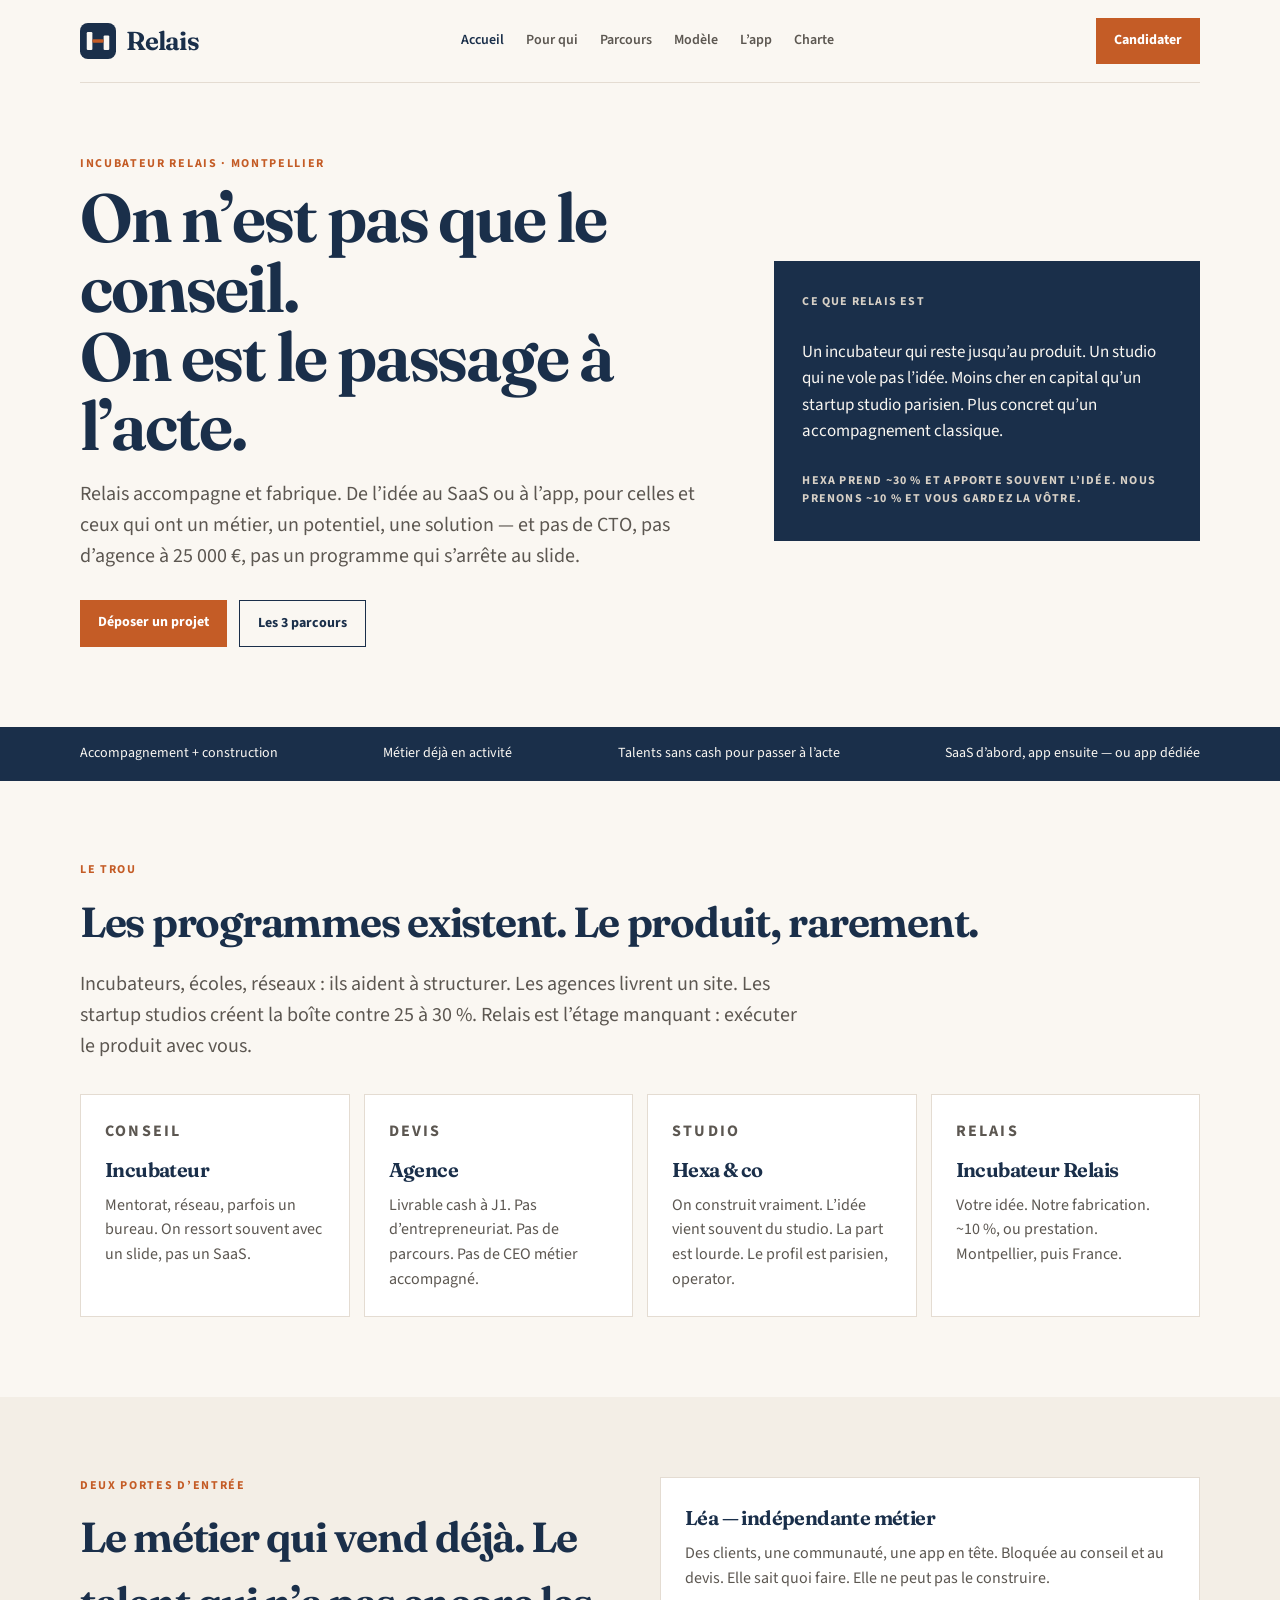
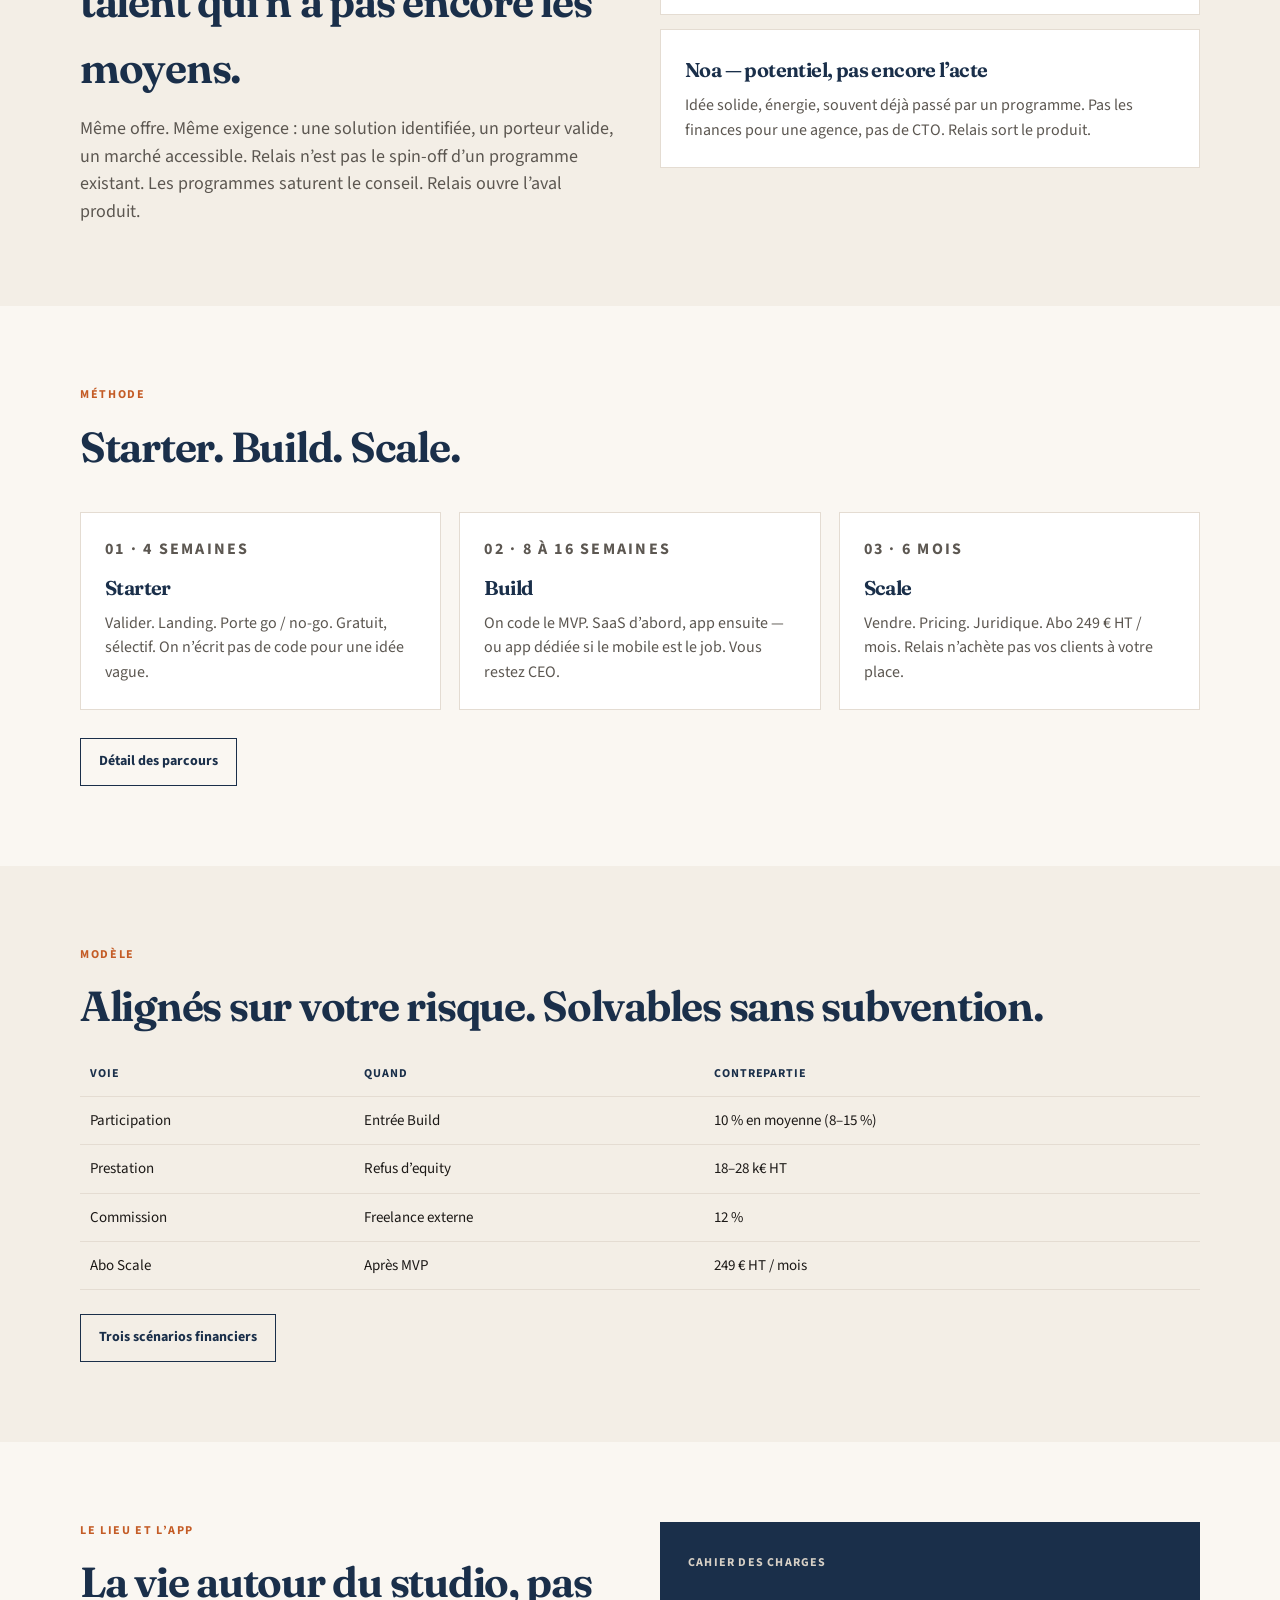
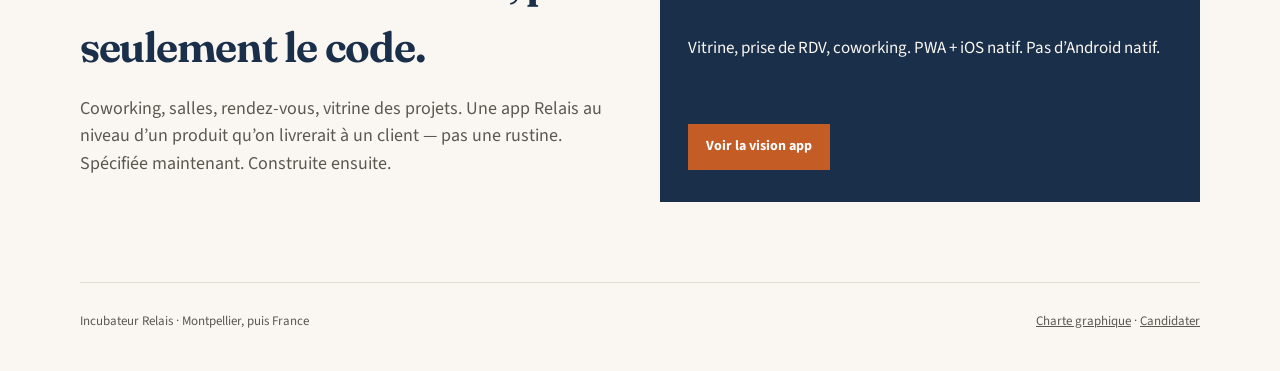
==== index.html @ b3f039ba "Site Incubateur Relais — vitrine, offre, modèle, candidater" ====
<!DOCTYPE html>
<html lang="fr">
<head>
  <meta charset="utf-8" />
  <meta name="viewport" content="width=device-width, initial-scale=1" />
  <title>Incubateur Relais — On accompagne. On construit.</title>
  <meta name="description" content="Incubateur Relais, Montpellier. Accompagnement entrepreneurial et fabrication du SaaS ou de l’app. Votre idée. Notre construction." />
  <link rel="preconnect" href="https://fonts.googleapis.com" />
  <link rel="preconnect" href="https://fonts.gstatic.com" crossorigin />
  <link href="https://fonts.googleapis.com/css2?family=Fraunces:opsz,wght@9..144,500;9..144,650&family=Source+Sans+3:wght@400;600;700&display=swap" rel="stylesheet" />
  <link rel="stylesheet" href="css/relais.css" />
  <link rel="icon" href="assets/logo.svg" type="image/svg+xml" />
</head>
<body>
  <div class="wrap">
    <header class="site-header">
      <a class="brand" href="index.html"><img src="assets/logo.svg" alt="" width="36" height="36" /><span>Relais</span></a>
      <button class="nav-toggle" type="button" aria-expanded="false" aria-controls="nav">Menu</button>
      <nav id="nav">
        <a href="index.html" aria-current="page">Accueil</a>
        <a href="pour-qui.html">Pour qui</a>
        <a href="offre.html">Parcours</a>
        <a href="modele.html">Modèle</a>
        <a href="app.html">L’app</a>
        <a href="charte.html">Charte</a>
      </nav>
      <a class="btn" href="candidater.html">Candidater</a>
    </header>
    <div class="hero">
      <div>
        <p class="kicker">Incubateur Relais · Montpellier</p>
        <h1>On n’est pas que le conseil.<br />On est le passage à l’acte.</h1>
        <p class="lede">Relais accompagne et fabrique. De l’idée au SaaS ou à l’app, pour celles et ceux qui ont un métier, un potentiel, une solution — et pas de CTO, pas d’agence à 25 000 €, pas un programme qui s’arrête au slide.</p>
        <div style="display:flex;gap:12px;margin-top:28px;flex-wrap:wrap;">
          <a class="btn" href="candidater.html">Déposer un projet</a>
          <a class="btn ghost" href="offre.html">Les 3 parcours</a>
        </div>
      </div>
      <aside class="panel">
        <small>Ce que Relais est</small>
        <p>Un incubateur qui reste jusqu’au produit. Un studio qui ne vole pas l’idée. Moins cher en capital qu’un startup studio parisien. Plus concret qu’un accompagnement classique.</p>
        <small>Hexa prend ~30 % et apporte souvent l’idée. Nous prenons ~10 % et vous gardez la vôtre.</small>
      </aside>
    </div>
  </div>
  <div class="strip">
    <div class="wrap">
      <span>Accompagnement + construction</span>
      <span>Métier déjà en activité</span>
      <span>Talents sans cash pour passer à l’acte</span>
      <span>SaaS d’abord, app ensuite — ou app dédiée</span>
    </div>
  </div>
  <section>
    <div class="wrap">
      <p class="kicker">Le trou</p>
      <h2>Les programmes existent. Le produit, rarement.</h2>
      <p class="lede" style="margin-top:0;">Incubateurs, écoles, réseaux : ils aident à structurer. Les agences livrent un site. Les startup studios créent la boîte contre 25 à 30 %. Relais est l’étage manquant : exécuter le produit avec vous.</p>
      <div class="grid-4">
        <article class="card"><p class="kicker">Conseil</p><h3>Incubateur</h3><p>Mentorat, réseau, parfois un bureau. On ressort souvent avec un slide, pas un SaaS.</p></article>
        <article class="card"><p class="kicker">Devis</p><h3>Agence</h3><p>Livrable cash à J1. Pas d’entrepreneuriat. Pas de parcours. Pas de CEO métier accompagné.</p></article>
        <article class="card"><p class="kicker">Studio</p><h3>Hexa &amp; co</h3><p>On construit vraiment. L’idée vient souvent du studio. La part est lourde. Le profil est parisien, operator.</p></article>
        <article class="card"><p class="kicker">Relais</p><h3>Incubateur Relais</h3><p>Votre idée. Notre fabrication. ~10 %, ou prestation. Montpellier, puis France.</p></article>
      </div>
    </div>
  </section>
  <section class="who">
    <div class="wrap grid-2">
      <div>
        <p class="kicker">Deux portes d’entrée</p>
        <h2>Le métier qui vend déjà. Le talent qui n’a pas encore les moyens.</h2>
        <p class="lede" style="margin-top:0;font-size:18px;">Même offre. Même exigence : une solution identifiée, un porteur valide, un marché accessible. Relais n’est pas le spin-off d’un programme existant. Les programmes saturent le conseil. Relais ouvre l’aval produit.</p>
      </div>
      <div style="display:grid;gap:14px;">
        <article class="card"><h3>Léa — indépendante métier</h3><p>Des clients, une communauté, une app en tête. Bloquée au conseil et au devis. Elle sait quoi faire. Elle ne peut pas le construire.</p></article>
        <article class="card"><h3>Noa — potentiel, pas encore l’acte</h3><p>Idée solide, énergie, souvent déjà passé par un programme. Pas les finances pour une agence, pas de CTO. Relais sort le produit.</p></article>
      </div>
    </div>
  </section>
  <section>
    <div class="wrap">
      <p class="kicker">Méthode</p>
      <h2>Starter. Build. Scale.</h2>
      <div class="grid-3">
        <article class="card"><p class="kicker">01 · 4 semaines</p><h3>Starter</h3><p>Valider. Landing. Porte go / no-go. Gratuit, sélectif. On n’écrit pas de code pour une idée vague.</p></article>
        <article class="card"><p class="kicker">02 · 8 à 16 semaines</p><h3>Build</h3><p>On code le MVP. SaaS d’abord, app ensuite — ou app dédiée si le mobile est le job. Vous restez CEO.</p></article>
        <article class="card"><p class="kicker">03 · 6 mois</p><h3>Scale</h3><p>Vendre. Pricing. Juridique. Abo 249 € HT / mois. Relais n’achète pas vos clients à votre place.</p></article>
      </div>
      <p style="margin-top:28px;"><a class="btn ghost" href="offre.html">Détail des parcours</a></p>
    </div>
  </section>
  <section class="who">
    <div class="wrap">
      <p class="kicker">Modèle</p>
      <h2>Alignés sur votre risque. Solvables sans subvention.</h2>
      <table>
        <thead><tr><th>Voie</th><th>Quand</th><th>Contrepartie</th></tr></thead>
        <tbody>
          <tr><td>Participation</td><td>Entrée Build</td><td>10 % en moyenne (8–15 %)</td></tr>
          <tr><td>Prestation</td><td>Refus d’equity</td><td>18–28 k€ HT</td></tr>
          <tr><td>Commission</td><td>Freelance externe</td><td>12 %</td></tr>
          <tr><td>Abo Scale</td><td>Après MVP</td><td>249 € HT / mois</td></tr>
        </tbody>
      </table>
      <p style="margin-top:24px;"><a class="btn ghost" href="modele.html">Trois scénarios financiers</a></p>
    </div>
  </section>
  <section>
    <div class="wrap grid-2">
      <div>
        <p class="kicker">Le lieu et l’app</p>
        <h2>La vie autour du studio, pas seulement le code.</h2>
        <p class="lede" style="margin-top:0;font-size:18px;">Coworking, salles, rendez-vous, vitrine des projets. Une app Relais au niveau d’un produit qu’on livrerait à un client — pas une rustine. Spécifiée maintenant. Construite ensuite.</p>
      </div>
      <aside class="panel">
        <small>Cahier des charges</small>
        <p>Vitrine, prise de RDV, coworking. PWA + iOS natif. Pas d’Android natif.</p>
        <a class="btn" href="app.html" style="align-self:flex-start;">Voir la vision app</a>
      </aside>
    </div>
  </section>
  <div class="wrap">
    <footer class="site-footer">
      <span>Incubateur Relais · Montpellier, puis France</span>
      <span><a href="charte.html">Charte graphique</a> · <a href="candidater.html">Candidater</a></span>
    </footer>
  </div>
  <script src="js/relais.js"></script>
</body>
</html>
---- css/relais.css ----
:root {
  --navy: #1a2f4a;
  --navy-2: #243a58;
  --ink: #1c1917;
  --muted: #5c5751;
  --cream: #faf7f2;
  --paper: #f3eee6;
  --line: #e4dcd2;
  --accent: #c45c26;
  --accent-2: #a34a1c;
  --white: #ffffff;
  --sage: #2f5d50;
  --font-display: "Fraunces", "Times New Roman", serif;
  --font-text: "Source Sans 3", "Helvetica Neue", sans-serif;
  --max: 1120px;
  --ease: 160ms ease-out;
}
* { box-sizing: border-box; margin: 0; padding: 0; }
html { scroll-behavior: smooth; }
body {
  font-family: var(--font-text);
  color: var(--ink);
  background: var(--cream);
  line-height: 1.55;
  font-size: 17px;
}
img { max-width: 100%; display: block; }
a { color: inherit; }
.wrap { width: min(var(--max), calc(100% - 40px)); margin-inline: auto; }
.site-header {
  display: flex;
  justify-content: space-between;
  align-items: center;
  gap: 16px;
  padding: 18px 0;
  border-bottom: 1px solid var(--line);
  background: var(--cream);
  position: sticky;
  top: 0;
  z-index: 20;
}
.brand { display: flex; align-items: center; gap: 10px; text-decoration: none; color: var(--navy); }
.brand img { width: 36px; height: 36px; }
.brand span { font-family: var(--font-display); font-weight: 650; font-size: 26px; letter-spacing: -0.03em; }
nav { display: flex; gap: 22px; align-items: center; font-size: 14px; font-weight: 600; }
nav a { text-decoration: none; color: var(--muted); transition: color var(--ease); }
nav a:hover, nav a[aria-current="page"] { color: var(--navy); }
.nav-toggle { display: none; }
.btn {
  display: inline-block;
  background: var(--accent);
  color: var(--white);
  text-decoration: none;
  font-weight: 700;
  font-size: 14px;
  padding: 12px 18px;
  border: 0;
  cursor: pointer;
  transition: transform 100ms ease-out, background var(--ease);
}
.btn:hover { background: var(--accent-2); }
.btn:active { transform: scale(0.97); }
.btn.ghost { background: transparent; color: var(--navy); border: 1px solid var(--navy); }
.btn.ghost:hover { background: var(--navy); color: var(--cream); }
.hero { display: grid; grid-template-columns: 1.2fr 0.8fr; gap: 56px; padding: 72px 0 80px; align-items: center; }
h1, h2, h3 { font-family: var(--font-display); color: var(--navy); letter-spacing: -0.03em; font-weight: 650; }
h1 { font-size: clamp(40px, 5.5vw, 68px); line-height: 1.02; }
h2 { font-size: clamp(28px, 3.4vw, 42px); margin-bottom: 14px; }
h3 { font-size: 20px; margin-bottom: 8px; }
.kicker { color: var(--accent); font-size: 12px; font-weight: 700; letter-spacing: 0.14em; text-transform: uppercase; margin-bottom: 10px; }
.lede { margin-top: 18px; font-size: 20px; color: var(--muted); max-width: 36em; }
.panel {
  background: var(--navy);
  color: var(--cream);
  padding: 32px 28px;
  min-height: 280px;
  display: flex;
  flex-direction: column;
  justify-content: space-between;
  gap: 18px;
}
.panel small { color: #d7d0c6; font-size: 12px; letter-spacing: 0.1em; text-transform: uppercase; font-weight: 700; }
.strip { background: var(--navy); color: var(--cream); padding: 16px 0; font-size: 14px; }
.strip .wrap { display: flex; justify-content: space-between; gap: 12px; flex-wrap: wrap; }
section { padding: 80px 0; }
.grid-3 { display: grid; grid-template-columns: repeat(3, 1fr); gap: 18px; margin-top: 32px; }
.grid-2 { display: grid; grid-template-columns: 1fr 1fr; gap: 40px; align-items: start; }
.grid-4 { display: grid; grid-template-columns: repeat(4, 1fr); gap: 14px; margin-top: 32px; }
.card { background: var(--white); border: 1px solid var(--line); padding: 24px; }
.card p, .card li { color: var(--muted); font-size: 16px; }
.card ul { margin: 10px 0 0 18px; }
.who { background: var(--paper); }
table { width: 100%; border-collapse: collapse; font-size: 15px; }
th, td { text-align: left; padding: 12px 10px; border-bottom: 1px solid var(--line); vertical-align: top; }
th { color: var(--navy); font-size: 12px; letter-spacing: 0.08em; text-transform: uppercase; }
form { display: grid; gap: 12px; background: var(--white); border: 1px solid var(--line); padding: 28px; }
label { font-size: 13px; font-weight: 700; color: var(--navy); }
input, select, textarea {
  width: 100%; border: 1px solid var(--line); background: var(--cream);
  padding: 12px; font: inherit; color: var(--ink);
}
textarea { min-height: 110px; resize: vertical; }
.ok { display: none; background: var(--navy); color: var(--cream); padding: 16px; }
.swatch { height: 88px; margin-bottom: 10px; }
.swatch.line { border: 1px solid var(--line); }
.type-sample { padding: 20px 0; }
.type-sample .display { font-family: var(--font-display); font-size: 42px; color: var(--navy); letter-spacing: -0.03em; line-height: 1.05; }
.do-dont { display: grid; grid-template-columns: 1fr 1fr; gap: 18px; }
.rule { padding: 20px; border: 1px solid var(--line); background: var(--white); }
.rule strong { display: block; margin-bottom: 8px; color: var(--navy); }
.logo-row { display: flex; gap: 18px; flex-wrap: wrap; align-items: center; }
.logo-box { background: var(--white); border: 1px solid var(--line); padding: 28px; display: grid; place-items: center; min-width: 160px; }
.logo-box.dark { background: var(--navy); }
.site-footer {
  border-top: 1px solid var(--line);
  padding: 28px 0 40px;
  color: var(--muted);
  font-size: 13px;
  display: flex;
  justify-content: space-between;
  gap: 16px;
  flex-wrap: wrap;
}
.page-hero { padding: 56px 0 24px; }
.quote {
  font-family: var(--font-display);
  font-size: 28px;
  color: var(--navy);
  line-height: 1.2;
  letter-spacing: -0.03em;
}
.muted { color: var(--muted); }
.list-plain { margin: 12px 0 0 18px; color: var(--muted); }
.list-plain li { margin-bottom: 6px; }
@media (max-width: 860px) {
  .hero, .grid-3, .grid-2, .grid-4, .do-dont { grid-template-columns: 1fr; }
  nav { display: none; }
  .nav-toggle { display: inline-flex; background: transparent; border: 1px solid var(--navy); color: var(--navy); padding: 8px 12px; font: inherit; font-weight: 700; font-size: 13px; }
  .site-header.open nav {
    display: flex;
    flex-direction: column;
    position: absolute;
    top: 72px;
    left: 20px;
    right: 20px;
    background: var(--cream);
    border: 1px solid var(--line);
    padding: 16px;
    gap: 12px;
  }
}
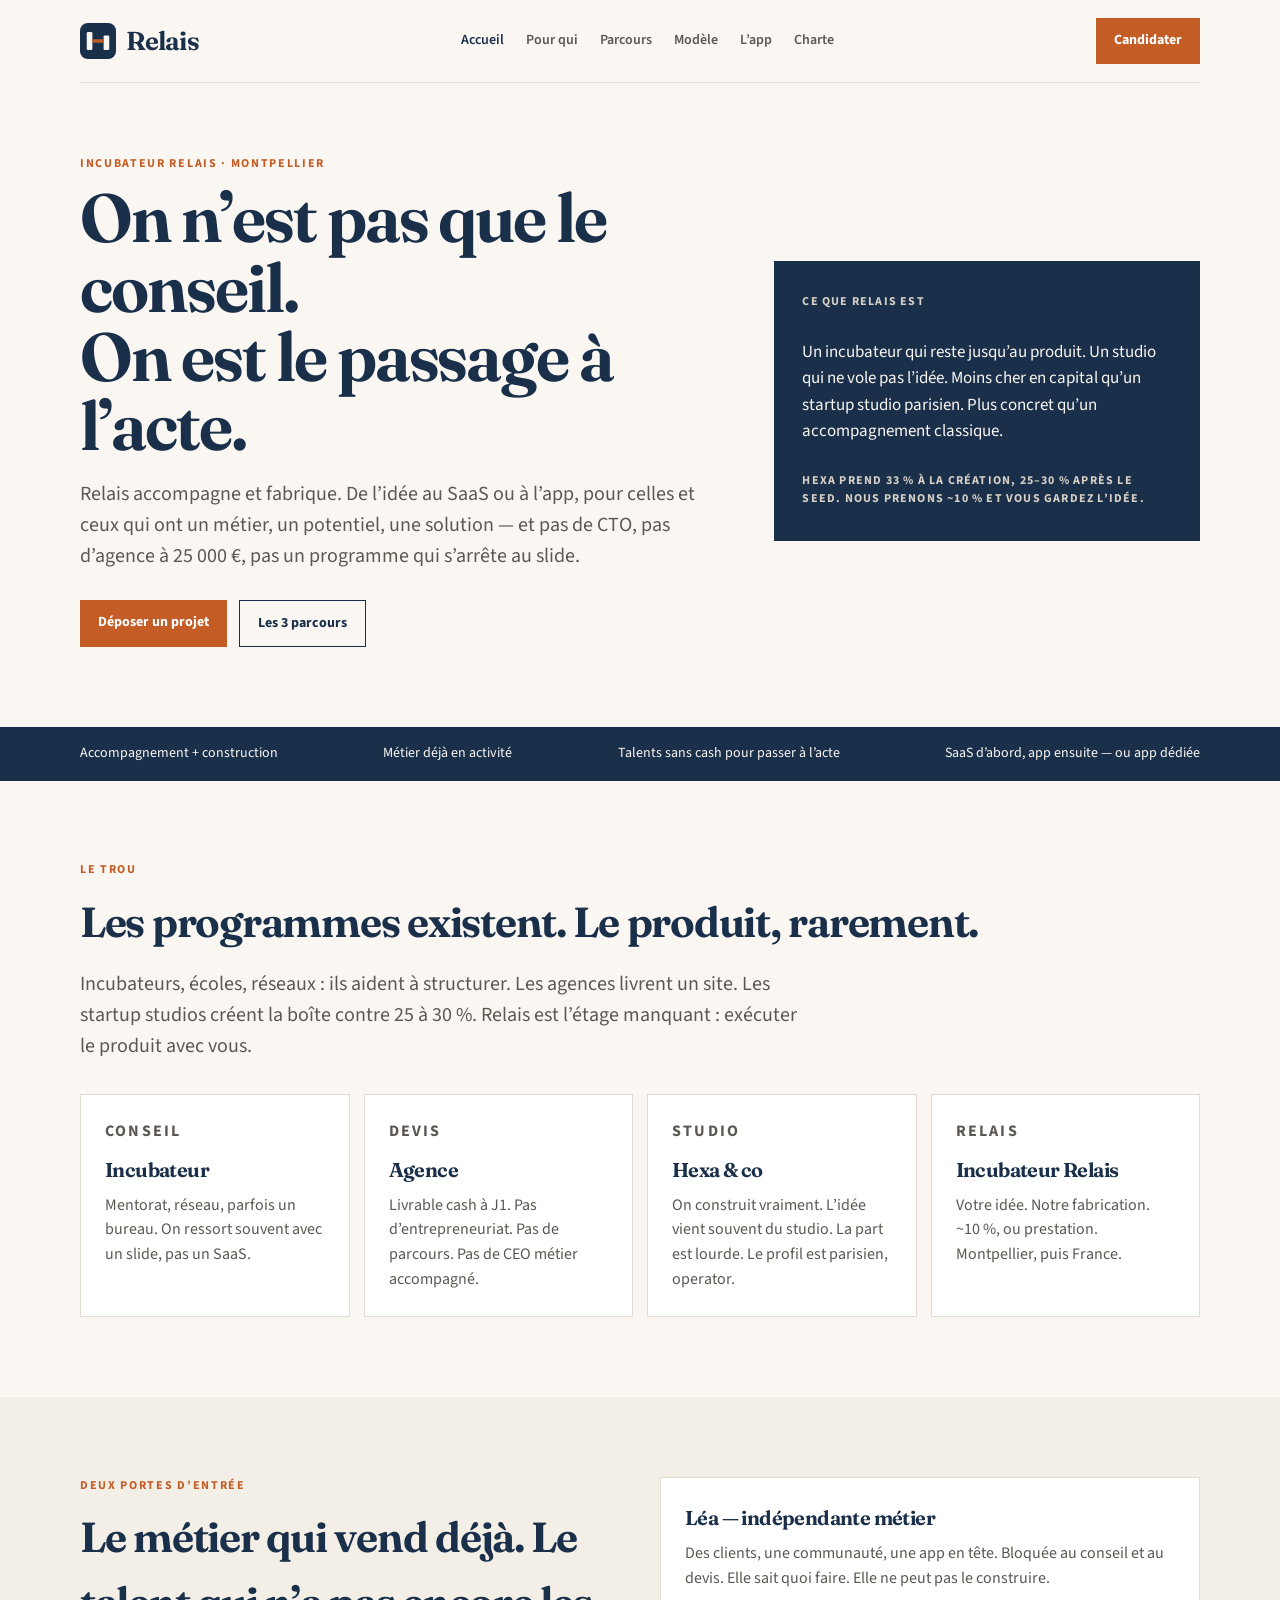
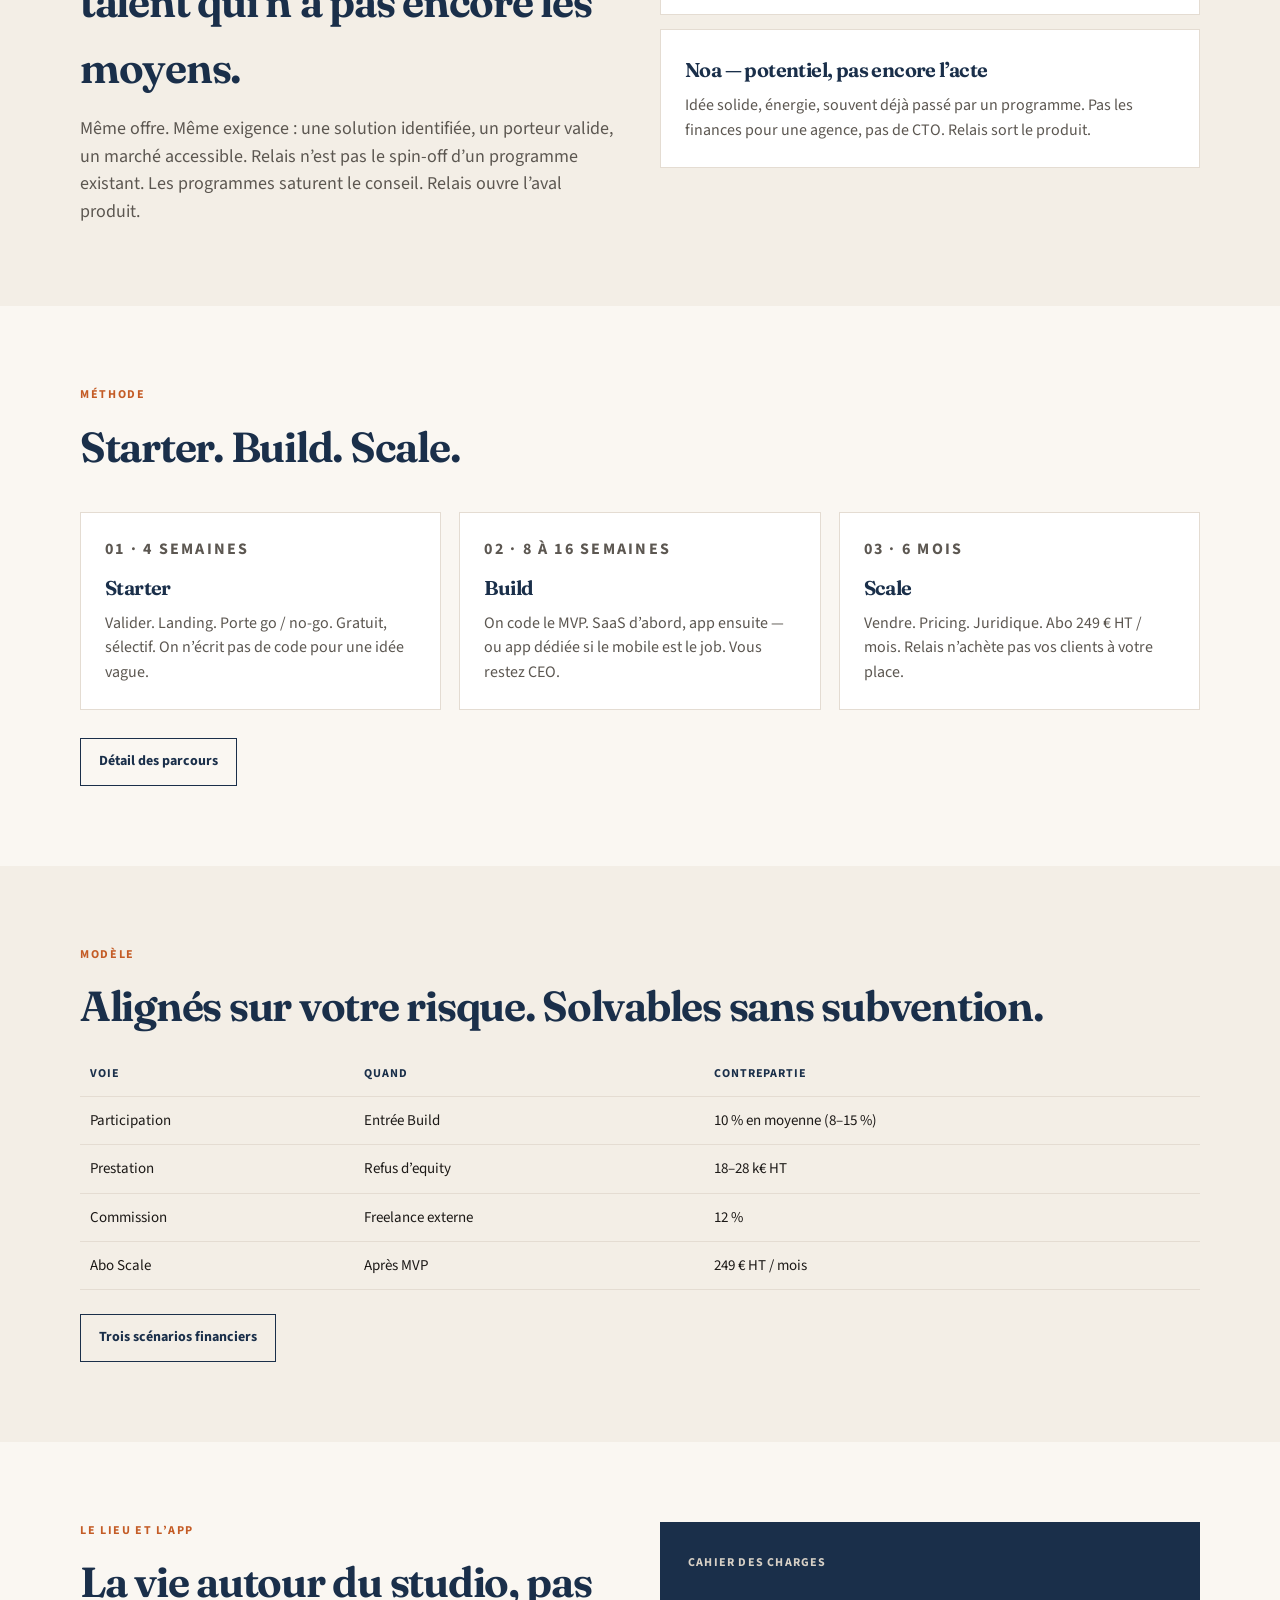
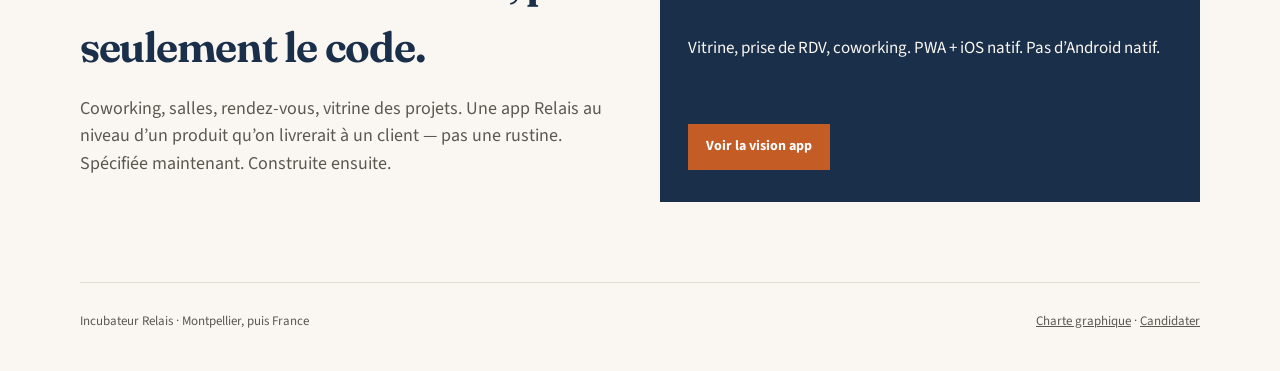
==== commit 7b0dd5e5: "Page app : proto iOS annoncé" ====
--- a/index.html
+++ b/index.html
@@ -39,7 +39,7 @@
       <aside class="panel">
         <small>Ce que Relais est</small>
         <p>Un incubateur qui reste jusqu’au produit. Un studio qui ne vole pas l’idée. Moins cher en capital qu’un startup studio parisien. Plus concret qu’un accompagnement classique.</p>
-        <small>Hexa prend ~30 % et apporte souvent l’idée. Nous prenons ~10 % et vous gardez la vôtre.</small>
+        <small>Hexa prend 33 % à la création, 25–30 % après le seed. Nous prenons ~10 % et vous gardez l’idée.</small>
       </aside>
     </div>
   </div>
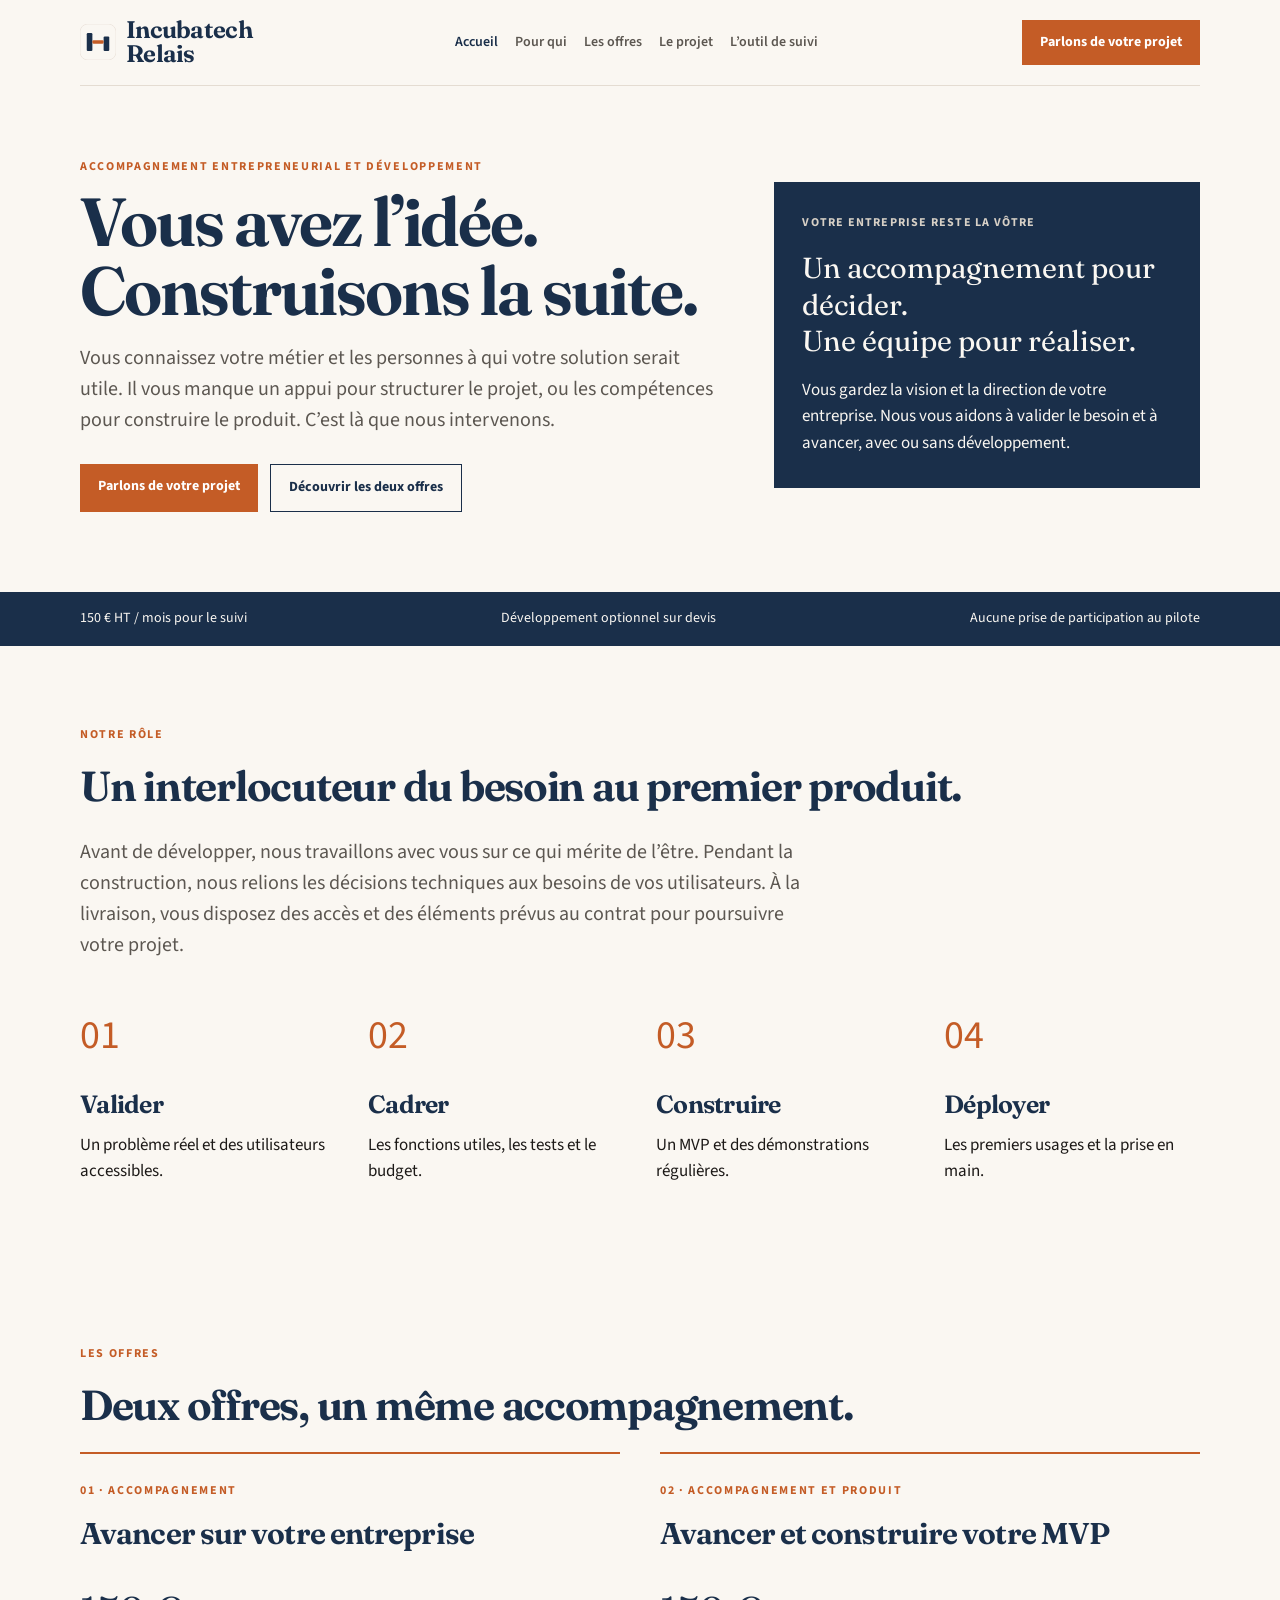
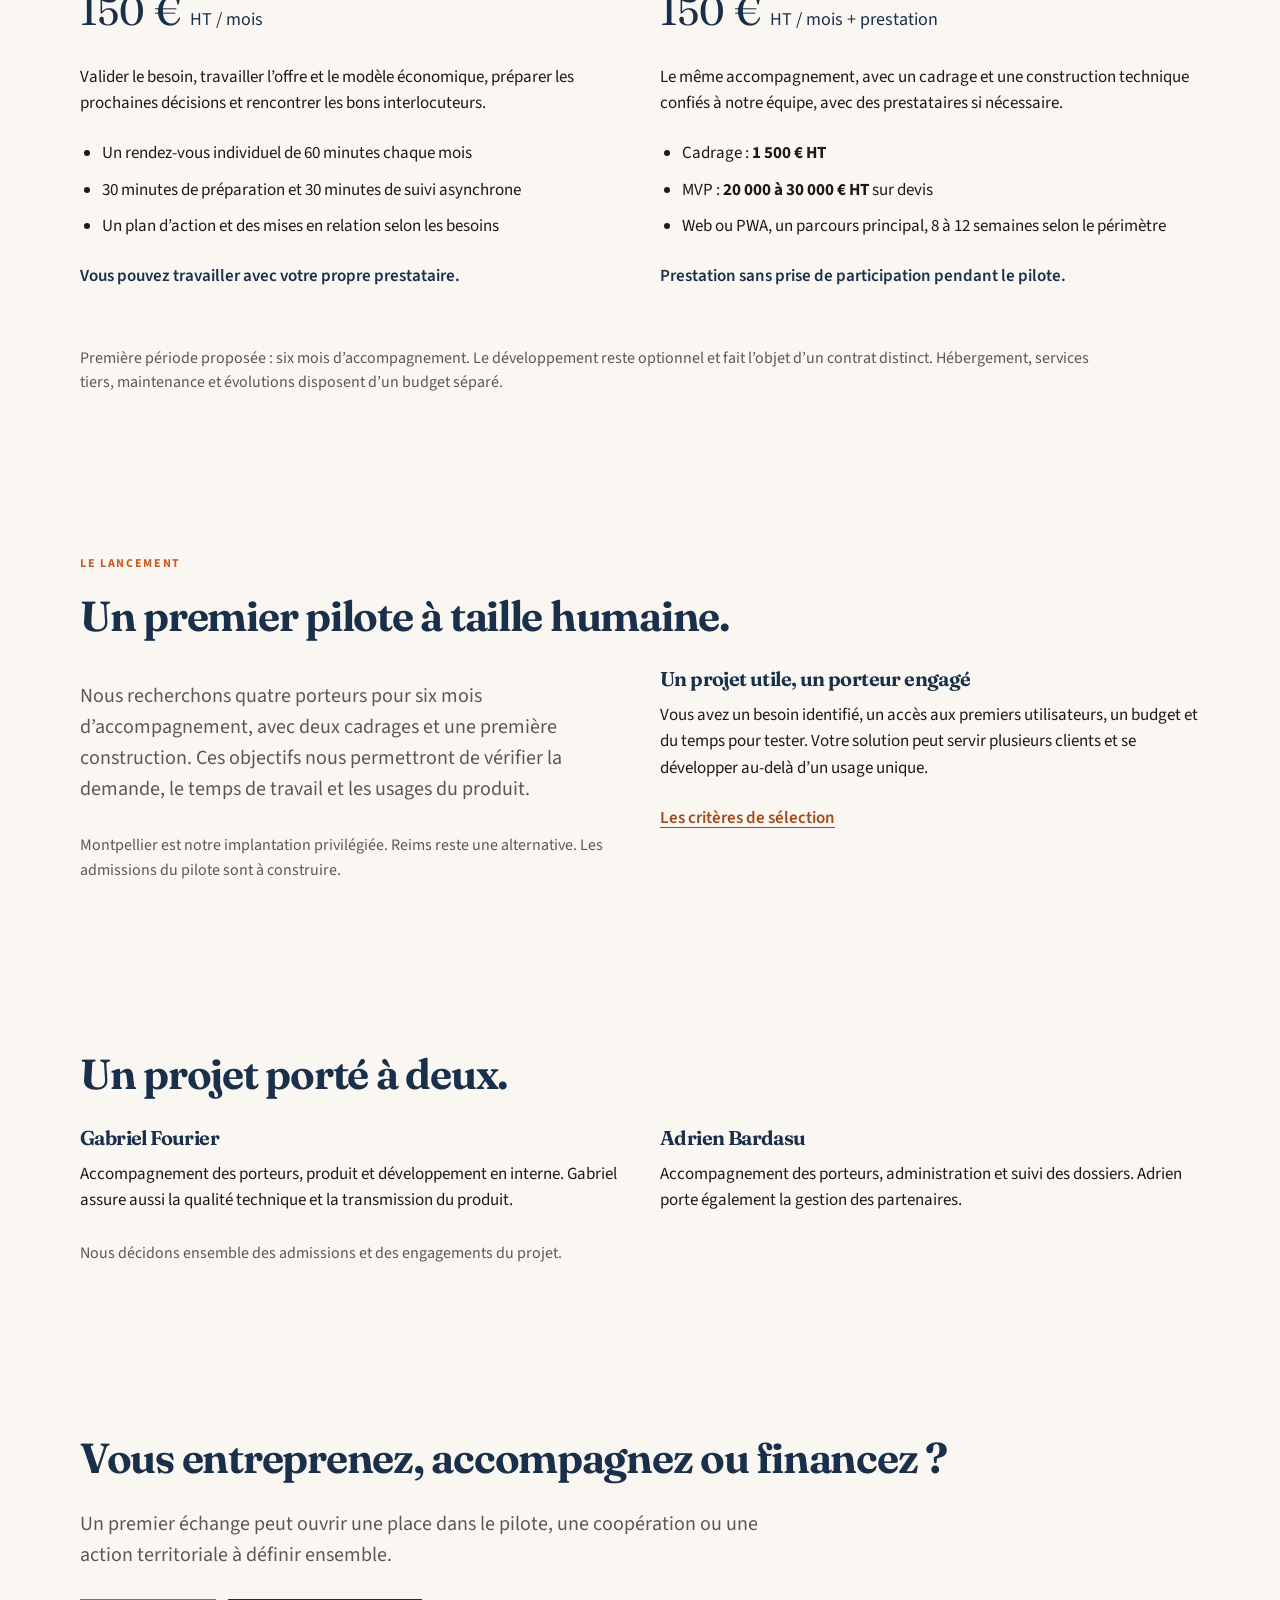
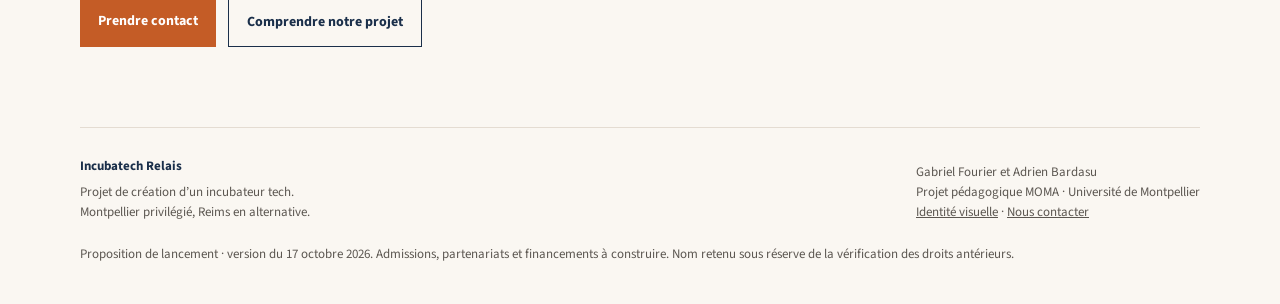
==== commit 15eb4dd1: "Harmoniser Incubatech Relais avec les offres et le pilote validés" ====
--- a/index.html
+++ b/index.html
@@ -1,130 +1,182 @@
-<!DOCTYPE html>
+<!doctype html>
 <html lang="fr">
 <head>
-  <meta charset="utf-8" />
-  <meta name="viewport" content="width=device-width, initial-scale=1" />
-  <title>Incubateur Relais — On accompagne. On construit.</title>
-  <meta name="description" content="Incubateur Relais, Montpellier. Accompagnement entrepreneurial et fabrication du SaaS ou de l’app. Votre idée. Notre construction." />
-  <link rel="preconnect" href="https://fonts.googleapis.com" />
-  <link rel="preconnect" href="https://fonts.gstatic.com" crossorigin />
-  <link href="https://fonts.googleapis.com/css2?family=Fraunces:opsz,wght@9..144,500;9..144,650&family=Source+Sans+3:wght@400;600;700&display=swap" rel="stylesheet" />
-  <link rel="stylesheet" href="css/relais.css" />
-  <link rel="icon" href="assets/logo.svg" type="image/svg+xml" />
+<meta charset="utf-8">
+<meta name="viewport" content="width=device-width, initial-scale=1">
+<title>Votre idée, un produit pour avancer — Incubatech Relais</title>
+<meta name="description" content="Un accompagnement à 150 € HT par mois, avec ou sans développement de votre produit numérique. Projet d’incubateur à Montpellier.">
+<link rel="preconnect" href="https://fonts.googleapis.com">
+<link rel="preconnect" href="https://fonts.gstatic.com" crossorigin>
+<link href="https://fonts.googleapis.com/css2?family=Fraunces:opsz,wght@9..144,500;9..144,650&family=Source+Sans+3:wght@400;600;700&display=swap" rel="stylesheet">
+<link rel="stylesheet" href="css/relais.css">
+<link rel="icon" href="assets/logo.svg" type="image/svg+xml">
 </head>
 <body>
-  <div class="wrap">
-    <header class="site-header">
-      <a class="brand" href="index.html"><img src="assets/logo.svg" alt="" width="36" height="36" /><span>Relais</span></a>
-      <button class="nav-toggle" type="button" aria-expanded="false" aria-controls="nav">Menu</button>
-      <nav id="nav">
-        <a href="index.html" aria-current="page">Accueil</a>
-        <a href="pour-qui.html">Pour qui</a>
-        <a href="offre.html">Parcours</a>
-        <a href="modele.html">Modèle</a>
-        <a href="app.html">L’app</a>
-        <a href="charte.html">Charte</a>
-      </nav>
-      <a class="btn" href="candidater.html">Candidater</a>
-    </header>
-    <div class="hero">
-      <div>
-        <p class="kicker">Incubateur Relais · Montpellier</p>
-        <h1>On n’est pas que le conseil.<br />On est le passage à l’acte.</h1>
-        <p class="lede">Relais accompagne et fabrique. De l’idée au SaaS ou à l’app, pour celles et ceux qui ont un métier, un potentiel, une solution — et pas de CTO, pas d’agence à 25 000 €, pas un programme qui s’arrête au slide.</p>
-        <div style="display:flex;gap:12px;margin-top:28px;flex-wrap:wrap;">
-          <a class="btn" href="candidater.html">Déposer un projet</a>
-          <a class="btn ghost" href="offre.html">Les 3 parcours</a>
-        </div>
-      </div>
-      <aside class="panel">
-        <small>Ce que Relais est</small>
-        <p>Un incubateur qui reste jusqu’au produit. Un studio qui ne vole pas l’idée. Moins cher en capital qu’un startup studio parisien. Plus concret qu’un accompagnement classique.</p>
-        <small>Hexa prend 33 % à la création, 25–30 % après le seed. Nous prenons ~10 % et vous gardez l’idée.</small>
-      </aside>
-    </div>
-  </div>
-  <div class="strip">
-    <div class="wrap">
-      <span>Accompagnement + construction</span>
-      <span>Métier déjà en activité</span>
-      <span>Talents sans cash pour passer à l’acte</span>
-      <span>SaaS d’abord, app ensuite — ou app dédiée</span>
-    </div>
-  </div>
-  <section>
-    <div class="wrap">
-      <p class="kicker">Le trou</p>
-      <h2>Les programmes existent. Le produit, rarement.</h2>
-      <p class="lede" style="margin-top:0;">Incubateurs, écoles, réseaux : ils aident à structurer. Les agences livrent un site. Les startup studios créent la boîte contre 25 à 30 %. Relais est l’étage manquant : exécuter le produit avec vous.</p>
-      <div class="grid-4">
-        <article class="card"><p class="kicker">Conseil</p><h3>Incubateur</h3><p>Mentorat, réseau, parfois un bureau. On ressort souvent avec un slide, pas un SaaS.</p></article>
-        <article class="card"><p class="kicker">Devis</p><h3>Agence</h3><p>Livrable cash à J1. Pas d’entrepreneuriat. Pas de parcours. Pas de CEO métier accompagné.</p></article>
-        <article class="card"><p class="kicker">Studio</p><h3>Hexa &amp; co</h3><p>On construit vraiment. L’idée vient souvent du studio. La part est lourde. Le profil est parisien, operator.</p></article>
-        <article class="card"><p class="kicker">Relais</p><h3>Incubateur Relais</h3><p>Votre idée. Notre fabrication. ~10 %, ou prestation. Montpellier, puis France.</p></article>
-      </div>
-    </div>
-  </section>
-  <section class="who">
-    <div class="wrap grid-2">
-      <div>
-        <p class="kicker">Deux portes d’entrée</p>
-        <h2>Le métier qui vend déjà. Le talent qui n’a pas encore les moyens.</h2>
-        <p class="lede" style="margin-top:0;font-size:18px;">Même offre. Même exigence : une solution identifiée, un porteur valide, un marché accessible. Relais n’est pas le spin-off d’un programme existant. Les programmes saturent le conseil. Relais ouvre l’aval produit.</p>
-      </div>
-      <div style="display:grid;gap:14px;">
-        <article class="card"><h3>Léa — indépendante métier</h3><p>Des clients, une communauté, une app en tête. Bloquée au conseil et au devis. Elle sait quoi faire. Elle ne peut pas le construire.</p></article>
-        <article class="card"><h3>Noa — potentiel, pas encore l’acte</h3><p>Idée solide, énergie, souvent déjà passé par un programme. Pas les finances pour une agence, pas de CTO. Relais sort le produit.</p></article>
-      </div>
-    </div>
-  </section>
-  <section>
-    <div class="wrap">
-      <p class="kicker">Méthode</p>
-      <h2>Starter. Build. Scale.</h2>
-      <div class="grid-3">
-        <article class="card"><p class="kicker">01 · 4 semaines</p><h3>Starter</h3><p>Valider. Landing. Porte go / no-go. Gratuit, sélectif. On n’écrit pas de code pour une idée vague.</p></article>
-        <article class="card"><p class="kicker">02 · 8 à 16 semaines</p><h3>Build</h3><p>On code le MVP. SaaS d’abord, app ensuite — ou app dédiée si le mobile est le job. Vous restez CEO.</p></article>
-        <article class="card"><p class="kicker">03 · 6 mois</p><h3>Scale</h3><p>Vendre. Pricing. Juridique. Abo 249 € HT / mois. Relais n’achète pas vos clients à votre place.</p></article>
-      </div>
-      <p style="margin-top:28px;"><a class="btn ghost" href="offre.html">Détail des parcours</a></p>
-    </div>
-  </section>
-  <section class="who">
-    <div class="wrap">
-      <p class="kicker">Modèle</p>
-      <h2>Alignés sur votre risque. Solvables sans subvention.</h2>
-      <table>
-        <thead><tr><th>Voie</th><th>Quand</th><th>Contrepartie</th></tr></thead>
-        <tbody>
-          <tr><td>Participation</td><td>Entrée Build</td><td>10 % en moyenne (8–15 %)</td></tr>
-          <tr><td>Prestation</td><td>Refus d’equity</td><td>18–28 k€ HT</td></tr>
-          <tr><td>Commission</td><td>Freelance externe</td><td>12 %</td></tr>
-          <tr><td>Abo Scale</td><td>Après MVP</td><td>249 € HT / mois</td></tr>
-        </tbody>
-      </table>
-      <p style="margin-top:24px;"><a class="btn ghost" href="modele.html">Trois scénarios financiers</a></p>
-    </div>
-  </section>
-  <section>
-    <div class="wrap grid-2">
-      <div>
-        <p class="kicker">Le lieu et l’app</p>
-        <h2>La vie autour du studio, pas seulement le code.</h2>
-        <p class="lede" style="margin-top:0;font-size:18px;">Coworking, salles, rendez-vous, vitrine des projets. Une app Relais au niveau d’un produit qu’on livrerait à un client — pas une rustine. Spécifiée maintenant. Construite ensuite.</p>
-      </div>
-      <aside class="panel">
-        <small>Cahier des charges</small>
-        <p>Vitrine, prise de RDV, coworking. PWA + iOS natif. Pas d’Android natif.</p>
-        <a class="btn" href="app.html" style="align-self:flex-start;">Voir la vision app</a>
-      </aside>
-    </div>
-  </section>
-  <div class="wrap">
-    <footer class="site-footer">
-      <span>Incubateur Relais · Montpellier, puis France</span>
-      <span><a href="charte.html">Charte graphique</a> · <a href="candidater.html">Candidater</a></span>
-    </footer>
-  </div>
-  <script src="js/relais.js"></script>
+<a class="skip-link" href="#contenu">Aller au contenu</a>
+<div class="wrap">
+<header class="site-header">
+<a class="brand" href="index.html" aria-label="Incubatech Relais, accueil">
+<img src="assets/logo-on-cream.svg" alt="" width="36" height="36">
+<span>Incubatech<br>Relais</span>
+</a>
+<button class="nav-toggle" type="button" aria-expanded="false" aria-controls="nav">Menu</button>
+<nav id="nav" aria-label="Navigation principale">
+<a href="index.html" aria-current="page">Accueil</a>
+<a href="pour-qui.html">Pour qui</a>
+<a href="offre.html">Les offres</a>
+<a href="modele.html">Le projet</a>
+<a href="app.html">L’outil de suivi</a>
+</nav>
+<a class="btn header-cta" href="candidater.html">Parlons de votre projet</a>
+</header>
+</div>
+<main id="contenu">
+<div class="wrap hero">
+<div>
+<p class="kicker">Accompagnement entrepreneurial et développement</p>
+<h1>Vous avez l’idée.<br>Construisons la suite.</h1>
+<p class="lede">Vous connaissez votre métier et les personnes à qui votre solution serait utile. Il vous manque un appui pour structurer le projet, ou les compétences pour construire le produit. C’est là que nous intervenons.</p>
+<div class="actions">
+<a class="btn" href="candidater.html">Parlons de votre projet</a>
+<a class="btn ghost" href="offre.html">Découvrir les deux offres</a>
+</div>
+</div>
+<aside class="panel">
+<small>Votre entreprise reste la vôtre</small>
+<p class="hero-quote">Un accompagnement pour décider.<br>Une équipe pour réaliser.</p>
+<p>Vous gardez la vision et la direction de votre entreprise. Nous vous aidons à valider le besoin et à avancer, avec ou sans développement.</p>
+</aside>
+</div>
+<div class="strip">
+<div class="wrap">
+<span>150 € HT / mois pour le suivi</span>
+<span>Développement optionnel sur devis</span>
+<span>Aucune prise de participation au pilote</span>
+</div>
+</div>
+<section>
+<div class="wrap">
+<p class="kicker">Notre rôle</p>
+<h2>Un interlocuteur du besoin au premier produit.</h2>
+<p class="lede">Avant de développer, nous travaillons avec vous sur ce qui mérite de l’être. Pendant la construction, nous relions les décisions techniques aux besoins de vos utilisateurs. À la livraison, vous disposez des accès et des éléments prévus au contrat pour poursuivre votre projet.</p>
+<div class="journey">
+<div>
+<span>01</span>
+<h3>Valider</h3>
+<p>Un problème réel et des utilisateurs accessibles.</p>
+</div>
+<div>
+<span>02</span>
+<h3>Cadrer</h3>
+<p>Les fonctions utiles, les tests et le budget.</p>
+</div>
+<div>
+<span>03</span>
+<h3>Construire</h3>
+<p>Un MVP et des démonstrations régulières.</p>
+</div>
+<div>
+<span>04</span>
+<h3>Déployer</h3>
+<p>Les premiers usages et la prise en main.</p>
+</div>
+</div>
+</div>
+</section>
+<section>
+<div class="wrap">
+<p class="kicker">Les offres</p>
+<h2>Deux offres, un même accompagnement.</h2>
+<div class="grid-2 offers">
+<article class="offer">
+<p class="kicker">01 · Accompagnement</p>
+<h3>Avancer sur votre entreprise</h3>
+<p class="price">150 € <span>HT / mois</span>
+</p>
+<p>Valider le besoin, travailler l’offre et le modèle économique, préparer les prochaines décisions et rencontrer les bons interlocuteurs.</p>
+<ul>
+<li>Un rendez-vous individuel de 60 minutes chaque mois</li>
+<li>30 minutes de préparation et 30 minutes de suivi asynchrone</li>
+<li>Un plan d’action et des mises en relation selon les besoins</li>
+</ul>
+<p class="offer-end">Vous pouvez travailler avec votre propre prestataire.</p>
+</article>
+<article class="offer">
+<p class="kicker">02 · Accompagnement et produit</p>
+<h3>Avancer et construire votre MVP</h3>
+<p class="price">150 € <span>HT / mois + prestation</span>
+</p>
+<p>Le même accompagnement, avec un cadrage et une construction technique confiés à notre équipe, avec des prestataires si nécessaire.</p>
+<ul>
+<li>Cadrage : <strong>1 500 € HT</strong>
+</li>
+<li>MVP : <strong>20 000 à 30 000 € HT</strong> sur devis</li>
+<li>Web ou PWA, un parcours principal, 8 à 12 semaines selon le périmètre</li>
+</ul>
+<p class="offer-end">Prestation sans prise de participation pendant le pilote.</p>
+</article>
+</div>
+<p class="terms">Première période proposée : six mois d’accompagnement. Le développement reste optionnel et fait l’objet d’un contrat distinct. Hébergement, services tiers, maintenance et évolutions disposent d’un budget séparé.</p>
+</div>
+</section>
+<section>
+<div class="wrap">
+<p class="kicker">Le lancement</p>
+<h2>Un premier pilote à taille humaine.</h2>
+<div class="grid-2">
+<div>
+<p class="lede">Nous recherchons quatre porteurs pour six mois d’accompagnement, avec deux cadrages et une première construction. Ces objectifs nous permettront de vérifier la demande, le temps de travail et les usages du produit.</p>
+<p class="terms">Montpellier est notre implantation privilégiée. Reims reste une alternative. Les admissions du pilote sont à construire.</p>
+</div>
+<div>
+<h3>Un projet utile, un porteur engagé</h3>
+<p>Vous avez un besoin identifié, un accès aux premiers utilisateurs, un budget et du temps pour tester. Votre solution peut servir plusieurs clients et se développer au-delà d’un usage unique.</p>
+<a class="text-link" href="pour-qui.html">Les critères de sélection</a>
+</div>
+</div>
+</div>
+</section>
+<section>
+<div class="wrap">
+<h2>Un projet porté à deux.</h2>
+<div class="grid-2">
+<div>
+<h3>Gabriel Fourier</h3>
+<p>Accompagnement des porteurs, produit et développement en interne. Gabriel assure aussi la qualité technique et la transmission du produit.</p>
+</div>
+<div>
+<h3>Adrien Bardasu</h3>
+<p>Accompagnement des porteurs, administration et suivi des dossiers. Adrien porte également la gestion des partenaires.</p>
+</div>
+</div>
+<p class="terms">Nous décidons ensemble des admissions et des engagements du projet.</p>
+</div>
+</section>
+<section>
+<div class="wrap">
+<h2>Vous entreprenez, accompagnez ou financez ?</h2>
+<p class="lede">Un premier échange peut ouvrir une place dans le pilote, une coopération ou une action territoriale à définir ensemble.</p>
+<div class="actions">
+<a class="btn" href="candidater.html">Prendre contact</a>
+<a class="btn ghost" href="modele.html">Comprendre notre projet</a>
+</div>
+</div>
+</section>
+</main>
+<div class="wrap">
+<footer class="site-footer">
+<div>
+<strong>Incubatech Relais</strong>
+<p>Projet de création d’un incubateur tech.<br>Montpellier privilégié, Reims en alternative.</p>
+</div>
+<div>
+<p>Gabriel Fourier et Adrien Bardasu<br>Projet pédagogique MOMA · Université de Montpellier</p>
+<a href="charte.html">Identité visuelle</a> · <a href="candidater.html">Nous contacter</a>
+</div>
+<p class="footer-note">Proposition de lancement · version du 17 octobre 2026. Admissions, partenariats et financements à construire. Nom retenu sous réserve de la vérification des droits antérieurs.</p>
+</footer>
+</div>
+<script src="js/relais.js">
+</script>
 </body>
-</html>
+</html>
--- a/css/relais.css
+++ b/css/relais.css
@@ -149,3 +149,52 @@
     gap: 12px;
   }
 }
+/* Incubatech Relais — offers approved for the October 2026 pilot. */
+.brand { flex-shrink: 0; }
+.brand span { font-size: 24px; line-height: 1.02; }
+nav { gap: 17px; }
+.header-cta { white-space: nowrap; }
+main { min-height: 60vh; }
+section p + p { margin-top: 16px; }
+.actions { display: flex; gap: 12px; margin-top: 28px; flex-wrap: wrap; }
+.hero-quote { font-family: var(--font-display); font-size: 29px; line-height: 1.25; }
+.offer { border-top: 2px solid var(--accent); padding: 28px 0; }
+.offer h3 { font-size: 30px; }
+.price { font-family: var(--font-display); font-size: 40px; color: var(--navy); margin: 22px 0; }
+.price span { font-family: var(--font-text); font-size: 18px; }
+.offer ul { margin: 24px 0 24px 22px; }
+.offer li { margin: 10px 0; }
+.offer-end { color: var(--navy); font-weight: 600; }
+.terms { color: var(--muted); font-size: 16px; margin-top: 28px; max-width: 65em; }
+.text-link { display: inline-block; margin-top: 24px; color: var(--accent-2); font-weight: 600; text-underline-offset: 4px; overflow-wrap: anywhere; }
+.journey { display: grid; grid-template-columns: repeat(4,1fr); gap: 32px; margin-top: 44px; }
+.journey span { display: block; font-size: 40px; color: var(--accent); margin-bottom: 18px; }
+.journey h3 { font-size: 25px; }
+.table-scroll { overflow-x: auto; margin-top: 28px; }
+caption { text-align: left; color: var(--muted); padding-bottom: 16px; }
+.total { background: var(--paper); }
+.source, .form-help { font-size: 14px; color: var(--muted); }
+.source { margin-top: 24px; }
+.site-footer strong { color: var(--navy); }
+.site-footer p { margin-top: 6px; }
+.footer-note { flex-basis: 100%; max-width: 75em; }
+.skip-link { position: absolute; left: 20px; top: -100px; z-index: 100; padding: 12px; background: var(--navy); color: white; }
+.skip-link:focus { top: 12px; }
+:focus-visible { outline: 3px solid var(--sage); outline-offset: 4px; }
+@media (min-width: 861px) and (max-width: 1100px) { nav { gap: 10px; font-size: 13px; } .header-cta { font-size: 12px; padding: 12px; } .brand span { font-size: 22px; } }
+@media (max-width: 860px) {
+  .hero { padding: 48px 0 56px; gap: 32px; }
+  section { padding: 52px 0; }
+  .page-hero { padding-top: 40px; }
+  .brand span { font-size: 23px; }
+  .site-header { gap: 12px; }
+  .header-cta { display: none; }
+  .site-header.open nav { top: 100%; left: 0; right: 0; align-items: stretch; }
+  .journey { grid-template-columns: repeat(2,1fr); gap: 28px; }
+  .grid-2 { gap: 24px; }
+  .offers { gap: 0; }
+  .offer h3 { font-size: 27px; }
+  .table-scroll table { min-width: 560px; }
+  form { padding: 20px; }
+}
+@media (prefers-reduced-motion: reduce) { html { scroll-behavior: auto; } * { transition: none !important; } }
